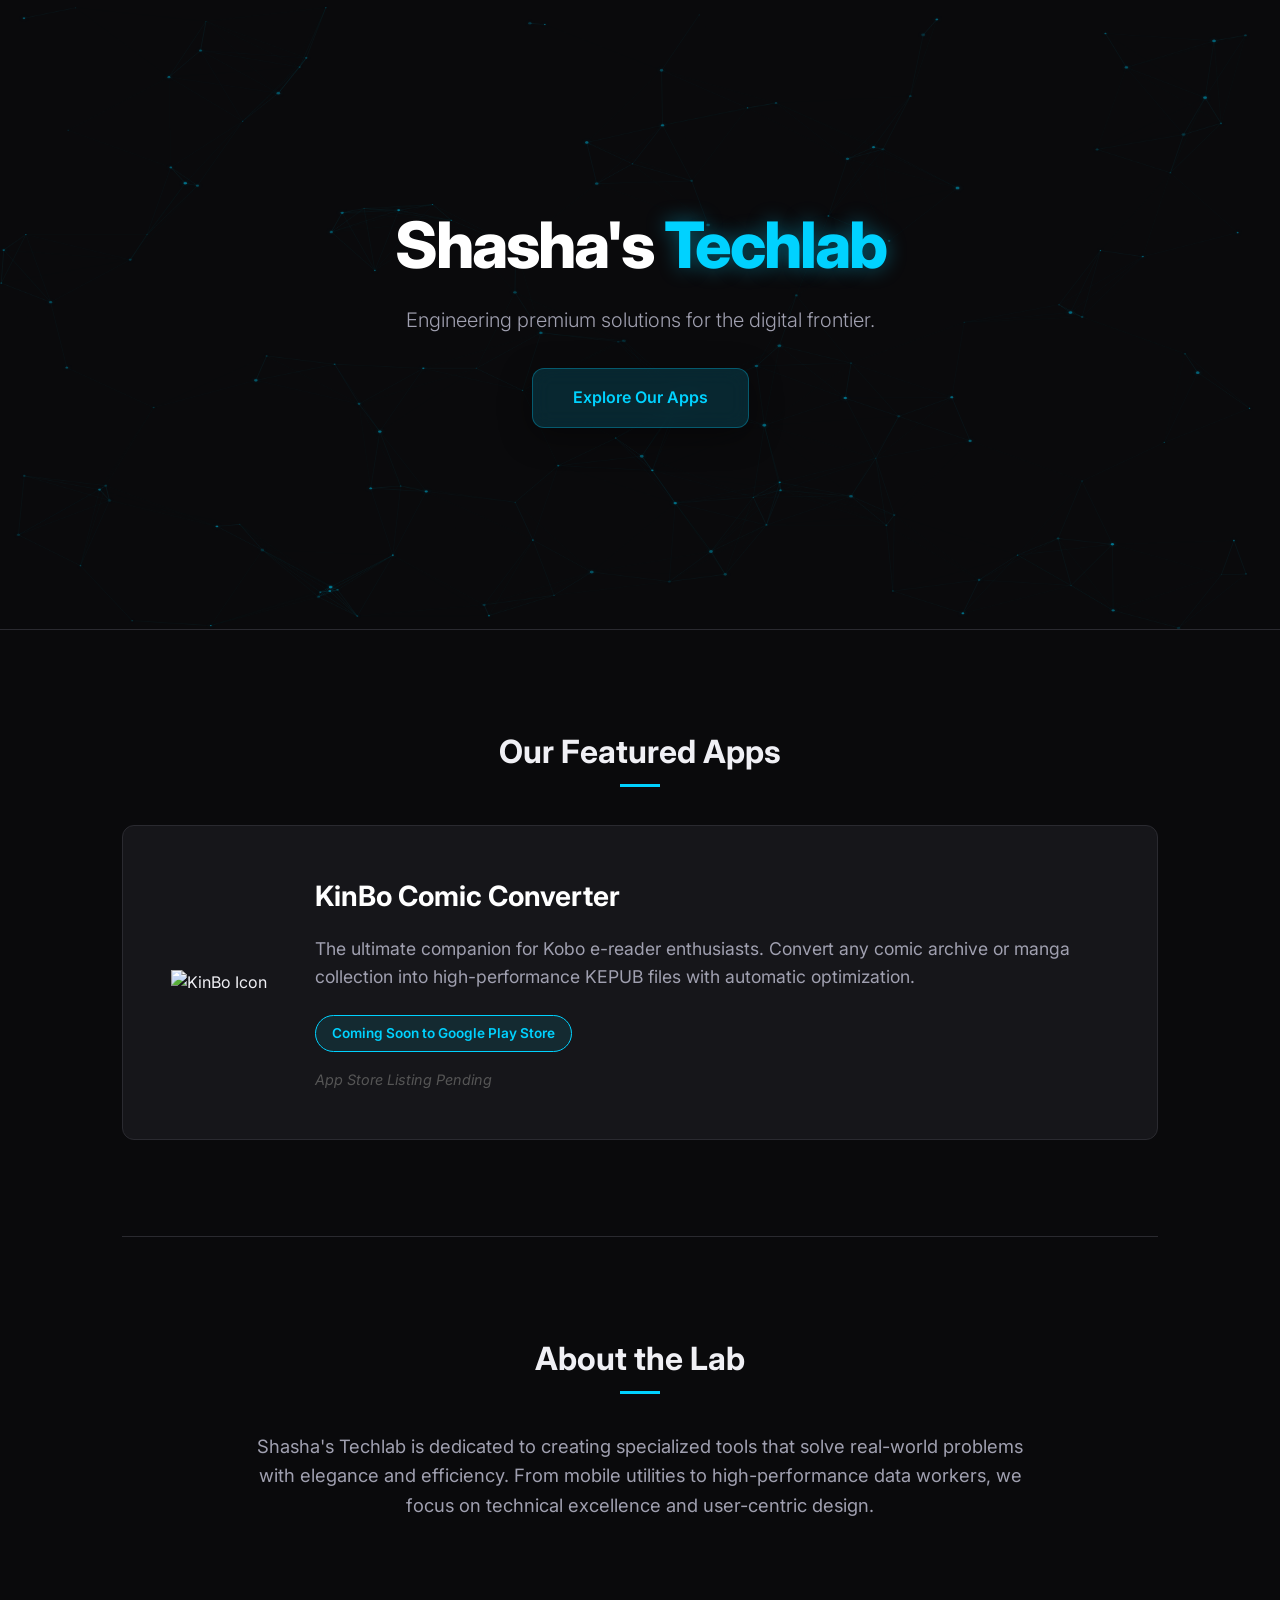
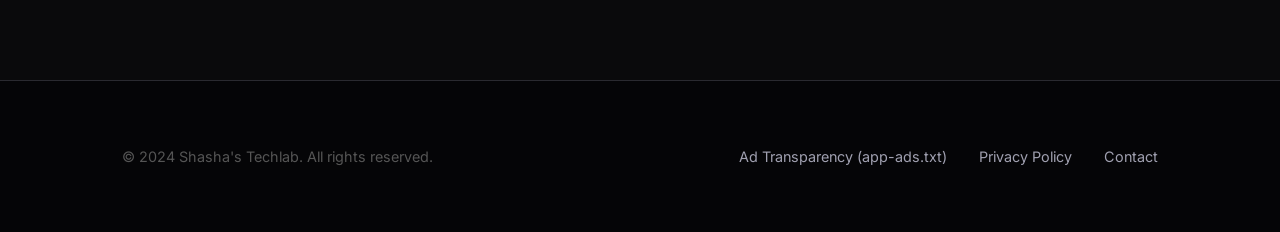
==== index.html @ b02d87a2 "Add files via upload Aesthetic overhaul." ====
<!DOCTYPE html>
<html lang="en">
<head>
    <meta charset="UTF-8">
    <meta name="viewport" content="width=device-width, initial-scale=1.0">
    <title>Shasha's Techlab | Premium Software & Tools</title>
    <link rel="stylesheet" href="style.css">
    <link rel="preconnect" href="https://fonts.googleapis.com">
    <link rel="preconnect" href="https://fonts.gstatic.com" crossorigin>
    <link href="https://fonts.googleapis.com/css2?family=Inter:wght@300;400;600;800&display=swap" rel="stylesheet">
</head>
<body>
    <header class="hero" id="hero-header">
        <canvas id="antigravity-bg"></canvas>
        <div class="content hero-content">
            <h1 class="logo-text">Shasha's <span>Techlab</span></h1>
            <p class="tagline">Engineering premium solutions for the digital frontier.</p>
            <div class="hero-cta">
                <a href="#apps" class="btn primary">Explore Our Apps</a>
            </div>
        </div>
    </header>

    <main class="content">
        <section id="apps" class="apps-section">
            <h2 class="section-title">Our Featured Apps</h2>
            <div class="app-card-container">
                <div class="app-card">
                    <div class="app-icon-wrapper">
                        <img src="https://img.icons8.com/wired/128/00d2ff/comic-book.png" alt="KinBo Icon">
                    </div>
                    <div class="app-details">
                        <h3>KinBo Comic Converter</h3>
                        <p>The ultimate companion for Kobo e-reader enthusiasts. Convert any comic archive or manga collection into high-performance KEPUB files with automatic optimization.</p>
                        <div class="app-status">Coming Soon to Google Play Store</div>
                        <div class="app-badges">
                            <!-- Placeholder for Play Store Badge -->
                            <div class="badge-placeholder">App Store Listing Pending</div>
                        </div>
                    </div>
                </div>
            </div>
        </section>

        <section id="about" class="about-section">
            <h2 class="section-title">About the Lab</h2>
            <p>Shasha's Techlab is dedicated to creating specialized tools that solve real-world problems with elegance and efficiency. From mobile utilities to high-performance data workers, we focus on technical excellence and user-centric design.</p>
        </section>
    </main>

    <footer class="site-footer">
        <div class="content footer-content">
            <div class="footer-left">
                <p>&copy; 2024 Shasha's Techlab. All rights reserved.</p>
            </div>
            <div class="footer-right">
                <nav class="footer-nav">
                    <a href="app-ads.txt">Ad Transparency (app-ads.txt)</a>
                    <a href="privacy.html">Privacy Policy</a>
                    <a href="mailto:shashatechlab@gmail.com">Contact</a>
                </nav>
            </div>
        </div>
    </footer>
    <script>
        const canvas = document.getElementById('antigravity-bg');
        const ctx = canvas.getContext('2d');
        let width, height, particles;
        const PARTICLE_COUNT = 150;
        const CONNECTION_DIST = 150;
        const MOUSE_DIST = 200;

        function init() {
            width = canvas.width = window.innerWidth;
            height = canvas.height = window.innerHeight;
            particles = [];
            for (let i = 0; i < PARTICLE_COUNT; i++) {
                particles.push(new Particle());
            }
        }

        class Particle {
            constructor() {
                this.reset();
            }

            reset() {
                this.x = Math.random() * width;
                this.y = Math.random() * height;
                this.vx = (Math.random() - 0.5) * 0.4;
                this.vy = (Math.random() - 0.5) * 0.4;
                this.size = Math.random() * 1.5 + 0.5;
                this.baseOpacity = Math.random() * 0.4 + 0.1;
                this.opacity = this.baseOpacity;
            }

            update(mouseX, mouseY) {
                this.x += this.vx;
                this.y += this.vy;

                // Bounce off edges
                if (this.x < 0 || this.x > width) this.vx *= -1;
                if (this.y < 0 || this.y > height) this.vy *= -1;

                // Mouse Interaction
                if (mouseX && mouseY) {
                    const dx = this.x - mouseX;
                    const dy = this.y - mouseY;
                    const dist = Math.sqrt(dx * dx + dy * dy);
                    
                    if (dist < MOUSE_DIST) {
                        // Gentle repulsion (Antigravity feel)
                        const force = (MOUSE_DIST - dist) / MOUSE_DIST;
                        this.vx += dx / 2000 * force;
                        this.vy += dy / 2000 * force;
                        this.opacity = Math.min(1, this.baseOpacity + force * 0.5);
                    } else {
                        this.opacity = this.baseOpacity;
                    }
                }
            }

            draw() {
                ctx.fillStyle = `rgba(0, 210, 255, ${this.opacity})`;
                ctx.shadowBlur = 5;
                ctx.shadowColor = 'rgba(0, 210, 255, 0.5)';
                ctx.beginPath();
                ctx.arc(this.x, this.y, this.size, 0, Math.PI * 2);
                ctx.fill();
                ctx.shadowBlur = 0;
            }
        }

        let mouseX = 0, mouseY = 0;
        window.addEventListener('mousemove', (e) => {
            mouseX = e.clientX;
            mouseY = e.clientY;
        });

        function drawLines() {
            for (let i = 0; i < particles.length; i++) {
                for (let j = i + 1; j < particles.length; j++) {
                    const p1 = particles[i];
                    const p2 = particles[j];
                    const dx = p1.x - p2.x;
                    const dy = p1.y - p2.y;
                    const dist = Math.sqrt(dx * dx + dy * dy);

                    if (dist < CONNECTION_DIST) {
                        const opacity = (1 - dist / CONNECTION_DIST) * 0.15;
                        ctx.strokeStyle = `rgba(0, 210, 255, ${opacity})`;
                        ctx.lineWidth = 0.5;
                        ctx.beginPath();
                        ctx.moveTo(p1.x, p1.y);
                        ctx.lineTo(p2.x, p2.y);
                        ctx.stroke();
                    }
                }

                // Connect to mouse
                if (mouseX && mouseY) {
                    const dx = particles[i].x - mouseX;
                    const dy = particles[i].y - mouseY;
                    const dist = Math.sqrt(dx * dx + dy * dy);
                    if (dist < MOUSE_DIST) {
                        const opacity = (1 - dist / MOUSE_DIST) * 0.3;
                        ctx.strokeStyle = `rgba(0, 210, 255, ${opacity})`;
                        ctx.beginPath();
                        ctx.moveTo(particles[i].x, particles[i].y);
                        ctx.lineTo(mouseX, mouseY);
                        ctx.stroke();
                    }
                }
            }
        }

        function animate() {
            ctx.clearRect(0, 0, width, height);
            ctx.fillStyle = '#0a0a0c'; // Solid dark bg
            ctx.fillRect(0,0, width, height);
            
            particles.forEach(p => {
                p.update(mouseX, mouseY);
                p.draw();
            });
            drawLines();
            requestAnimationFrame(animate);
        }

        window.addEventListener('resize', init);
        init();
        animate();
    </script>
</body>
</html>
---- style.css ----
:root {
    --bg-color: #0a0a0c;
    --surface-color: #16161a;
    --accent-color: #00d2ff;
    --accent-glow: rgba(0, 210, 255, 0.4);
    --text-primary: #f0f0f5;
    --text-secondary: #a0a0b0;
    --border-color: #2a2a30;
    --font-main: 'Inter', -apple-system, sans-serif;
}

* {
    margin: 0;
    padding: 0;
    box-sizing: border-box;
}

body {
    background-color: var(--bg-color);
    color: var(--text-primary);
    font-family: var(--font-main);
    line-height: 1.6;
    overflow-x: hidden;
}

.content {
    max-width: 1100px;
    margin: 0 auto;
    padding: 0 2rem;
}

/* Hero Section */
.hero {
    height: 70vh;
    position: relative;
    display: flex;
    align-items: center;
    justify-content: center;
    text-align: center;
    background-color: var(--bg-color);
    border-bottom: 1px solid var(--border-color);
    overflow: hidden;
}

#antigravity-bg {
    position: absolute;
    top: 0;
    left: 0;
    width: 100%;
    height: 100%;
    z-index: 1;
    pointer-events: none; /* Let clicks pass through */
}

.hero-content {
    position: relative;
    z-index: 2;
    animation: float 6s ease-in-out infinite;
}

@keyframes float {
    0%, 100% { transform: translateY(0); }
    50% { transform: translateY(-20px); }
}

.logo-text {
    font-size: 4rem;
    font-weight: 800;
    letter-spacing: -2px;
    margin-bottom: 0.5rem;
    color: #fff;
}

.logo-text span {
    color: var(--accent-color);
    text-shadow: 0 0 20px var(--accent-glow);
}

.tagline {
    font-size: 1.25rem;
    color: var(--text-secondary);
    max-width: 600px;
    margin: 0 auto 2rem auto;
    font-weight: 300;
}

/* Buttons */
.btn {
    display: inline-block;
    padding: 1rem 2.5rem;
    font-weight: 600;
    text-decoration: none;
    border-radius: 12px;
    transition: all 0.4s cubic-bezier(0.175, 0.885, 0.32, 1.275);
    border: 1px solid rgba(255, 255, 255, 0.1);
    backdrop-filter: blur(10px);
    -webkit-backdrop-filter: blur(10px);
    position: relative;
    overflow: hidden;
}

.btn.primary {
    background-color: rgba(0, 210, 255, 0.15);
    color: var(--accent-color);
    box-shadow: 0 8px 32px 0 rgba(0, 0, 0, 0.37);
    border: 1px solid rgba(0, 210, 255, 0.3);
}

.btn.primary:hover {
    transform: scale(1.05);
    background-color: rgba(0, 210, 255, 0.25);
    box-shadow: 0 0 20px var(--accent-glow);
    border-color: var(--accent-color);
}

/* Section Styling */
.section-title {
    font-size: 2rem;
    font-weight: 700;
    margin-bottom: 3rem;
    text-align: center;
    position: relative;
}

.section-title::after {
    content: '';
    position: absolute;
    bottom: -10px;
    left: 50%;
    transform: translateX(-50%);
    width: 40px;
    height: 3px;
    background-color: var(--accent-color);
}

.apps-section {
    padding: 6rem 0;
}

/* App Cards */
.app-card-container {
    display: grid;
    grid-template-columns: 1fr;
    gap: 2rem;
}

.app-card {
    background-color: var(--surface-color);
    border: 1px solid var(--border-color);
    border-radius: 12px;
    padding: 3rem;
    display: flex;
    gap: 3rem;
    align-items: center;
    transition: transform 0.3s ease;
}

.app-card:hover {
    border-color: var(--accent-color);
    transform: translateY(-5px);
}

.app-icon-wrapper {
    flex-shrink: 0;
}

.app-details h3 {
    font-size: 1.75rem;
    margin-bottom: 1rem;
    color: #fff;
}

.app-details p {
    color: var(--text-secondary);
    margin-bottom: 1.5rem;
    font-size: 1.1rem;
}

.app-status {
    display: inline-block;
    padding: 0.4rem 1rem;
    background-color: rgba(0, 210, 255, 0.1);
    color: var(--accent-color);
    border-radius: 20px;
    font-size: 0.85rem;
    font-weight: 600;
    border: 1px solid var(--accent-color);
    margin-bottom: 1rem;
}

.badge-placeholder {
    color: #555;
    font-style: italic;
    font-size: 0.9rem;
}

/* About Section */
.about-section {
    padding: 6rem 0;
    text-align: center;
    border-top: 1px solid var(--border-color);
}

.about-section p {
    max-width: 800px;
    margin: 0 auto;
    font-size: 1.15rem;
    color: var(--text-secondary);
}

/* Footer */
.site-footer {
    background-color: #050507;
    padding: 4rem 0;
    border-top: 1px solid var(--border-color);
    margin-top: 4rem;
    position: relative;
    z-index: 10; /* Far above the canvas */
}

.footer-content {
    display: flex;
    justify-content: space-between;
    align-items: center;
    flex-wrap: wrap;
    gap: 2rem;
}

.footer-left p {
    color: #555;
    font-size: 0.9rem;
}

.footer-nav {
    display: flex;
    gap: 2rem;
}

.footer-nav a {
    color: var(--text-secondary);
    text-decoration: none;
    font-size: 0.9rem;
    transition: color 0.2s;
}

.footer-nav a:hover {
    color: var(--accent-color);
}

@media (max-width: 768px) {
    .app-card {
        flex-direction: column;
        text-align: center;
        padding: 2rem;
    }
    .logo-text {
        font-size: 2.5rem;
    }
    .footer-content {
        justify-content: center;
        text-align: center;
    }
}
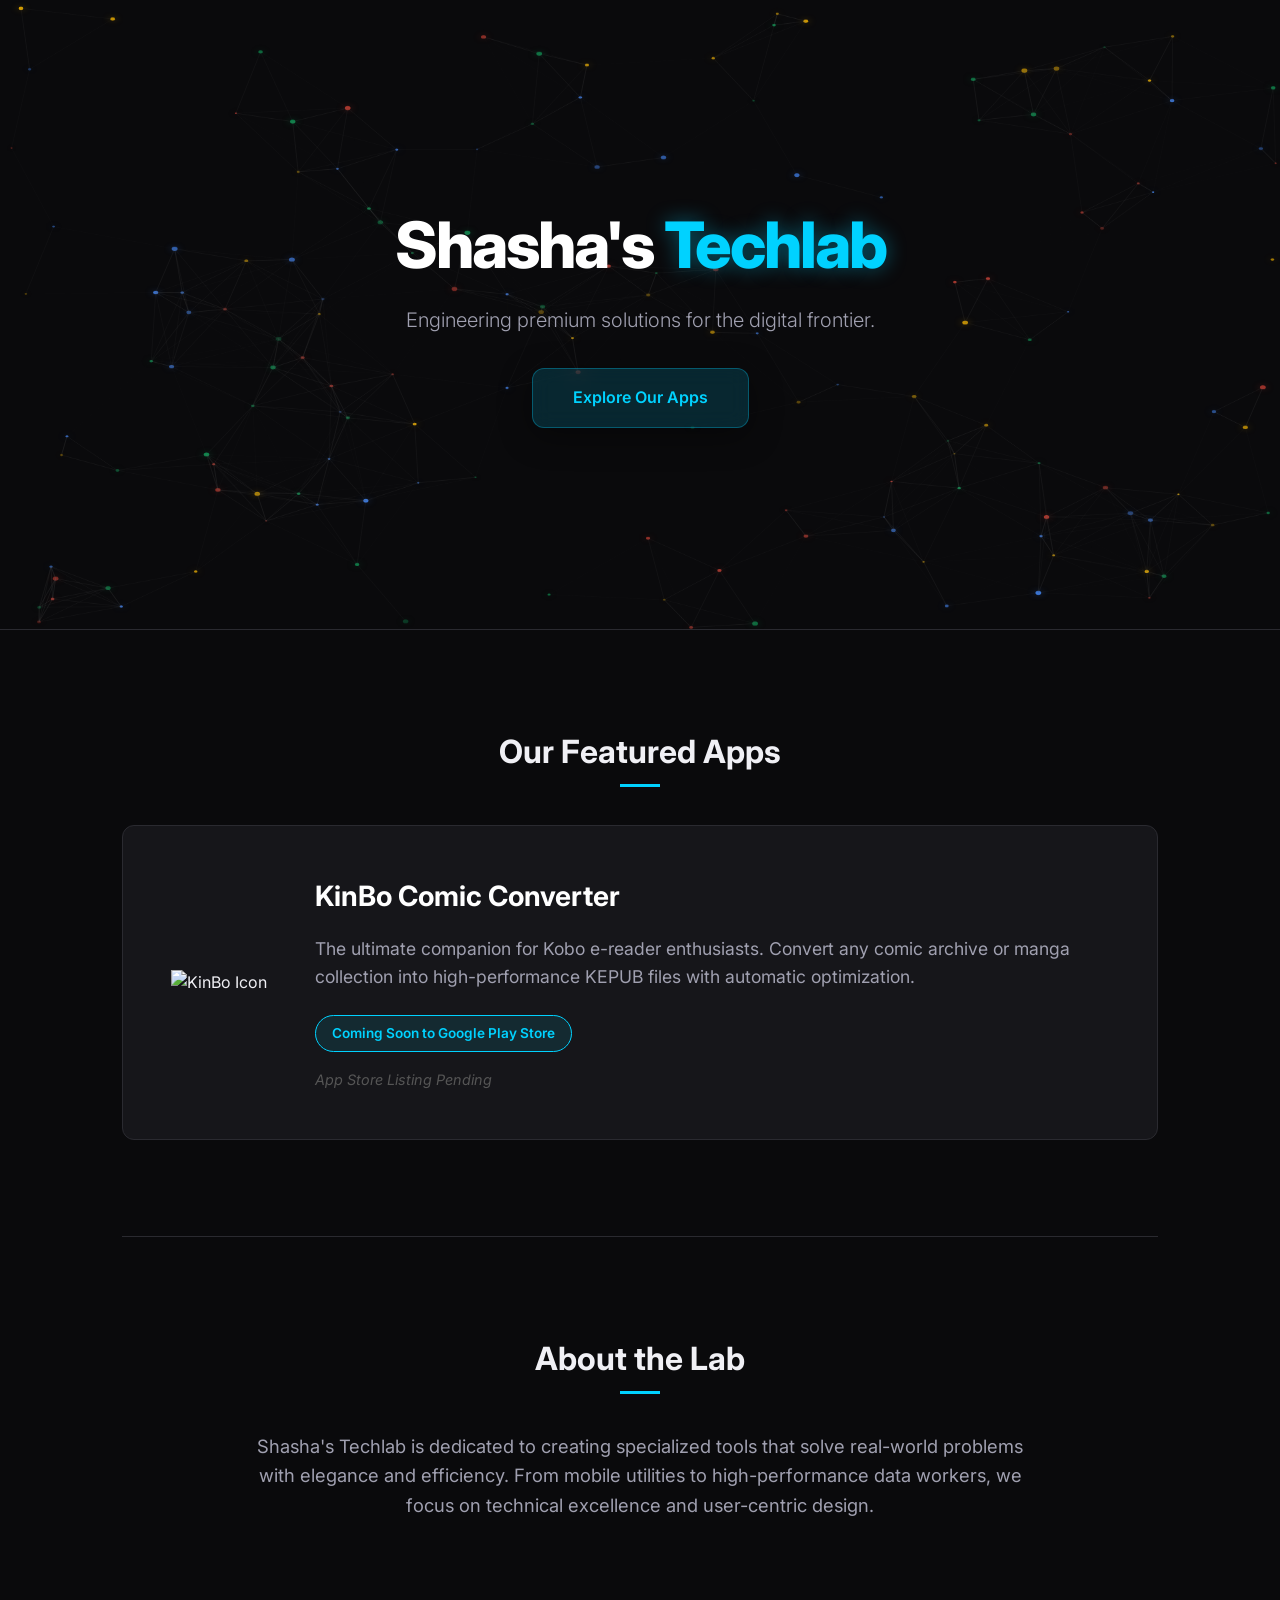
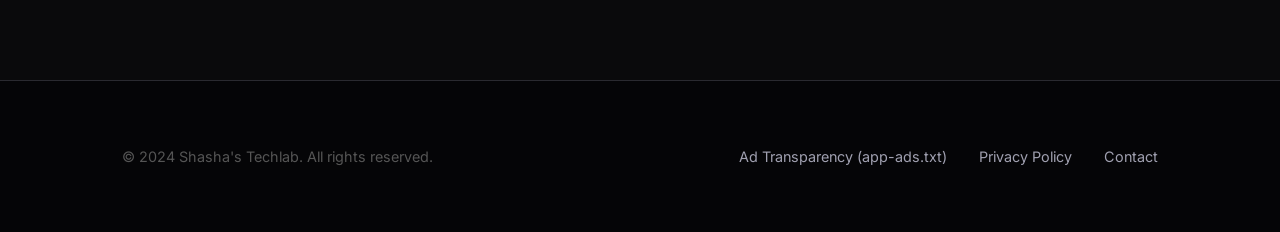
==== commit 5542eacf: "Add files via upload" ====
--- a/index.html
+++ b/index.html
@@ -89,9 +89,16 @@
                 this.y = Math.random() * height;
                 this.vx = (Math.random() - 0.5) * 0.4;
                 this.vy = (Math.random() - 0.5) * 0.4;
-                this.size = Math.random() * 1.5 + 0.5;
-                this.baseOpacity = Math.random() * 0.4 + 0.1;
+                this.size = Math.random() * 2 + 1;
+                this.baseOpacity = Math.random() * 0.6 + 0.3;
                 this.opacity = this.baseOpacity;
+                const colors = [
+                    'rgba(66, 133, 244,',   // Blue
+                    'rgba(219, 68, 55,',   // Red
+                    'rgba(244, 180, 0,',   // Yellow
+                    'rgba(15, 157, 88,'    // Green
+                ];
+                this.colorBase = colors[Math.floor(Math.random() * colors.length)];
             }
 
             update(mouseX, mouseY) {
@@ -121,9 +128,9 @@
             }
 
             draw() {
-                ctx.fillStyle = `rgba(0, 210, 255, ${this.opacity})`;
-                ctx.shadowBlur = 5;
-                ctx.shadowColor = 'rgba(0, 210, 255, 0.5)';
+                ctx.fillStyle = `${this.colorBase}${this.opacity})`;
+                ctx.shadowBlur = 8;
+                ctx.shadowColor = `${this.colorBase}0.5)`;
                 ctx.beginPath();
                 ctx.arc(this.x, this.y, this.size, 0, Math.PI * 2);
                 ctx.fill();
@@ -147,9 +154,9 @@
                     const dist = Math.sqrt(dx * dx + dy * dy);
 
                     if (dist < CONNECTION_DIST) {
-                        const opacity = (1 - dist / CONNECTION_DIST) * 0.15;
-                        ctx.strokeStyle = `rgba(0, 210, 255, ${opacity})`;
-                        ctx.lineWidth = 0.5;
+                        const opacity = (1 - dist / CONNECTION_DIST) * 0.3;
+                        ctx.strokeStyle = `rgba(100, 100, 100, ${opacity})`;
+                        ctx.lineWidth = 0.8;
                         ctx.beginPath();
                         ctx.moveTo(p1.x, p1.y);
                         ctx.lineTo(p2.x, p2.y);
@@ -163,8 +170,8 @@
                     const dy = particles[i].y - mouseY;
                     const dist = Math.sqrt(dx * dx + dy * dy);
                     if (dist < MOUSE_DIST) {
-                        const opacity = (1 - dist / MOUSE_DIST) * 0.3;
-                        ctx.strokeStyle = `rgba(0, 210, 255, ${opacity})`;
+                        const opacity = (1 - dist / MOUSE_DIST) * 0.5;
+                        ctx.strokeStyle = `rgba(255, 255, 255, ${opacity})`;
                         ctx.beginPath();
                         ctx.moveTo(particles[i].x, particles[i].y);
                         ctx.lineTo(mouseX, mouseY);
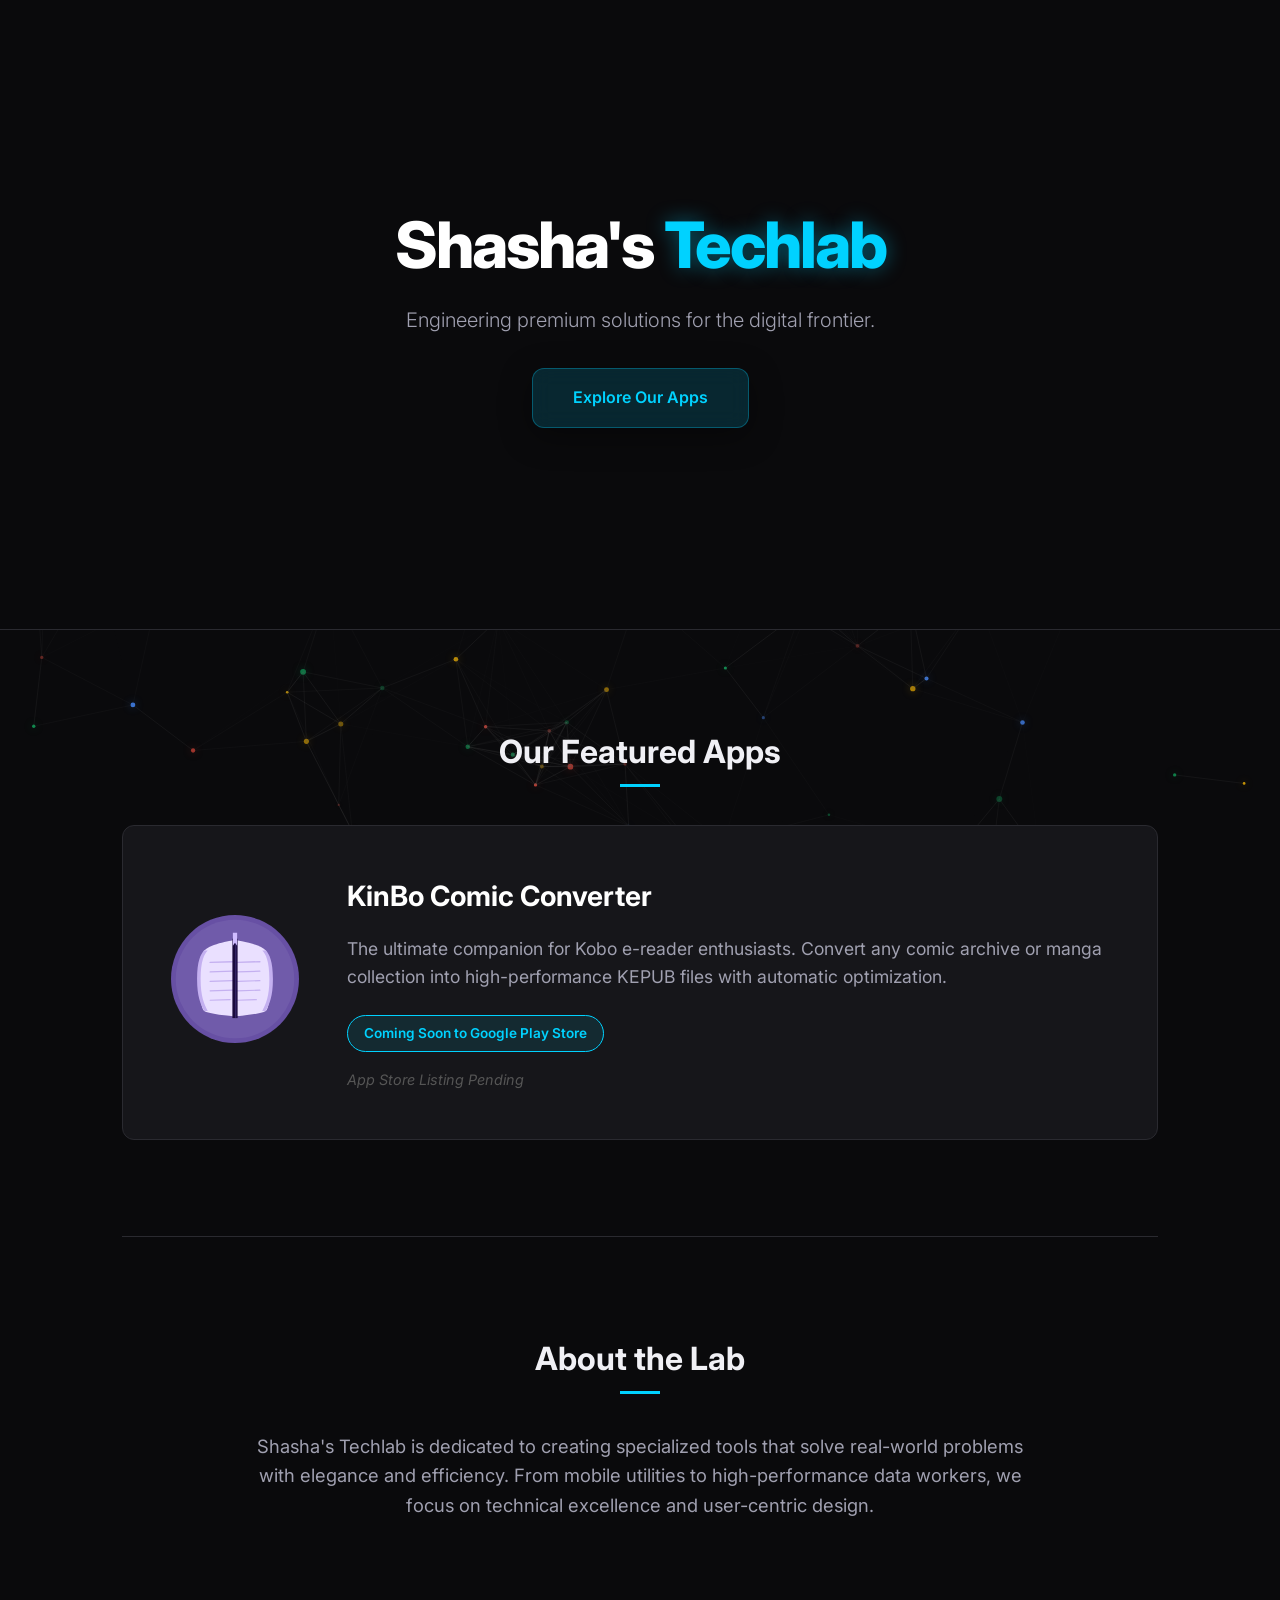
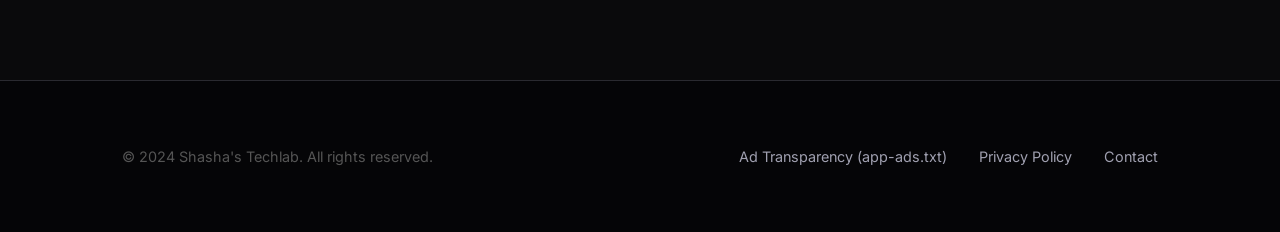
==== commit dba8a0c2: "Add files via upload" ====
--- a/index.html
+++ b/index.html
@@ -10,8 +10,8 @@
     <link href="https://fonts.googleapis.com/css2?family=Inter:wght@300;400;600;800&display=swap" rel="stylesheet">
 </head>
 <body>
+    <canvas id="antigravity-bg"></canvas>
     <header class="hero" id="hero-header">
-        <canvas id="antigravity-bg"></canvas>
         <div class="content hero-content">
             <h1 class="logo-text">Shasha's <span>Techlab</span></h1>
             <p class="tagline">Engineering premium solutions for the digital frontier.</p>
@@ -27,7 +27,7 @@
             <div class="app-card-container">
                 <div class="app-card">
                     <div class="app-icon-wrapper">
-                        <img src="https://img.icons8.com/wired/128/00d2ff/comic-book.png" alt="KinBo Icon">
+                        <img src="app-icon.svg" alt="KinBo Icon">
                     </div>
                     <div class="app-details">
                         <h3>KinBo Comic Converter</h3>
@@ -62,141 +62,6 @@
             </div>
         </div>
     </footer>
-    <script>
-        const canvas = document.getElementById('antigravity-bg');
-        const ctx = canvas.getContext('2d');
-        let width, height, particles;
-        const PARTICLE_COUNT = 150;
-        const CONNECTION_DIST = 150;
-        const MOUSE_DIST = 200;
-
-        function init() {
-            width = canvas.width = window.innerWidth;
-            height = canvas.height = window.innerHeight;
-            particles = [];
-            for (let i = 0; i < PARTICLE_COUNT; i++) {
-                particles.push(new Particle());
-            }
-        }
-
-        class Particle {
-            constructor() {
-                this.reset();
-            }
-
-            reset() {
-                this.x = Math.random() * width;
-                this.y = Math.random() * height;
-                this.vx = (Math.random() - 0.5) * 0.4;
-                this.vy = (Math.random() - 0.5) * 0.4;
-                this.size = Math.random() * 2 + 1;
-                this.baseOpacity = Math.random() * 0.6 + 0.3;
-                this.opacity = this.baseOpacity;
-                const colors = [
-                    'rgba(66, 133, 244,',   // Blue
-                    'rgba(219, 68, 55,',   // Red
-                    'rgba(244, 180, 0,',   // Yellow
-                    'rgba(15, 157, 88,'    // Green
-                ];
-                this.colorBase = colors[Math.floor(Math.random() * colors.length)];
-            }
-
-            update(mouseX, mouseY) {
-                this.x += this.vx;
-                this.y += this.vy;
-
-                // Bounce off edges
-                if (this.x < 0 || this.x > width) this.vx *= -1;
-                if (this.y < 0 || this.y > height) this.vy *= -1;
-
-                // Mouse Interaction
-                if (mouseX && mouseY) {
-                    const dx = this.x - mouseX;
-                    const dy = this.y - mouseY;
-                    const dist = Math.sqrt(dx * dx + dy * dy);
-                    
-                    if (dist < MOUSE_DIST) {
-                        // Gentle repulsion (Antigravity feel)
-                        const force = (MOUSE_DIST - dist) / MOUSE_DIST;
-                        this.vx += dx / 2000 * force;
-                        this.vy += dy / 2000 * force;
-                        this.opacity = Math.min(1, this.baseOpacity + force * 0.5);
-                    } else {
-                        this.opacity = this.baseOpacity;
-                    }
-                }
-            }
-
-            draw() {
-                ctx.fillStyle = `${this.colorBase}${this.opacity})`;
-                ctx.shadowBlur = 8;
-                ctx.shadowColor = `${this.colorBase}0.5)`;
-                ctx.beginPath();
-                ctx.arc(this.x, this.y, this.size, 0, Math.PI * 2);
-                ctx.fill();
-                ctx.shadowBlur = 0;
-            }
-        }
-
-        let mouseX = 0, mouseY = 0;
-        window.addEventListener('mousemove', (e) => {
-            mouseX = e.clientX;
-            mouseY = e.clientY;
-        });
-
-        function drawLines() {
-            for (let i = 0; i < particles.length; i++) {
-                for (let j = i + 1; j < particles.length; j++) {
-                    const p1 = particles[i];
-                    const p2 = particles[j];
-                    const dx = p1.x - p2.x;
-                    const dy = p1.y - p2.y;
-                    const dist = Math.sqrt(dx * dx + dy * dy);
-
-                    if (dist < CONNECTION_DIST) {
-                        const opacity = (1 - dist / CONNECTION_DIST) * 0.3;
-                        ctx.strokeStyle = `rgba(100, 100, 100, ${opacity})`;
-                        ctx.lineWidth = 0.8;
-                        ctx.beginPath();
-                        ctx.moveTo(p1.x, p1.y);
-                        ctx.lineTo(p2.x, p2.y);
-                        ctx.stroke();
-                    }
-                }
-
-                // Connect to mouse
-                if (mouseX && mouseY) {
-                    const dx = particles[i].x - mouseX;
-                    const dy = particles[i].y - mouseY;
-                    const dist = Math.sqrt(dx * dx + dy * dy);
-                    if (dist < MOUSE_DIST) {
-                        const opacity = (1 - dist / MOUSE_DIST) * 0.5;
-                        ctx.strokeStyle = `rgba(255, 255, 255, ${opacity})`;
-                        ctx.beginPath();
-                        ctx.moveTo(particles[i].x, particles[i].y);
-                        ctx.lineTo(mouseX, mouseY);
-                        ctx.stroke();
-                    }
-                }
-            }
-        }
-
-        function animate() {
-            ctx.clearRect(0, 0, width, height);
-            ctx.fillStyle = '#0a0a0c'; // Solid dark bg
-            ctx.fillRect(0,0, width, height);
-            
-            particles.forEach(p => {
-                p.update(mouseX, mouseY);
-                p.draw();
-            });
-            drawLines();
-            requestAnimationFrame(animate);
-        }
-
-        window.addEventListener('resize', init);
-        init();
-        animate();
-    </script>
+    <script src="particles.js"></script>
 </body>
 </html>
--- a/style.css
+++ b/style.css
@@ -43,13 +43,13 @@
 }
 
 #antigravity-bg {
-    position: absolute;
+    position: fixed; /* Global background */
     top: 0;
     left: 0;
-    width: 100%;
-    height: 100%;
-    z-index: 1;
-    pointer-events: none; /* Let clicks pass through */
+    width: 100vw;
+    height: 100vh;
+    z-index: -1; /* Always behind everything */
+    pointer-events: none;
 }
 
 .hero-content {
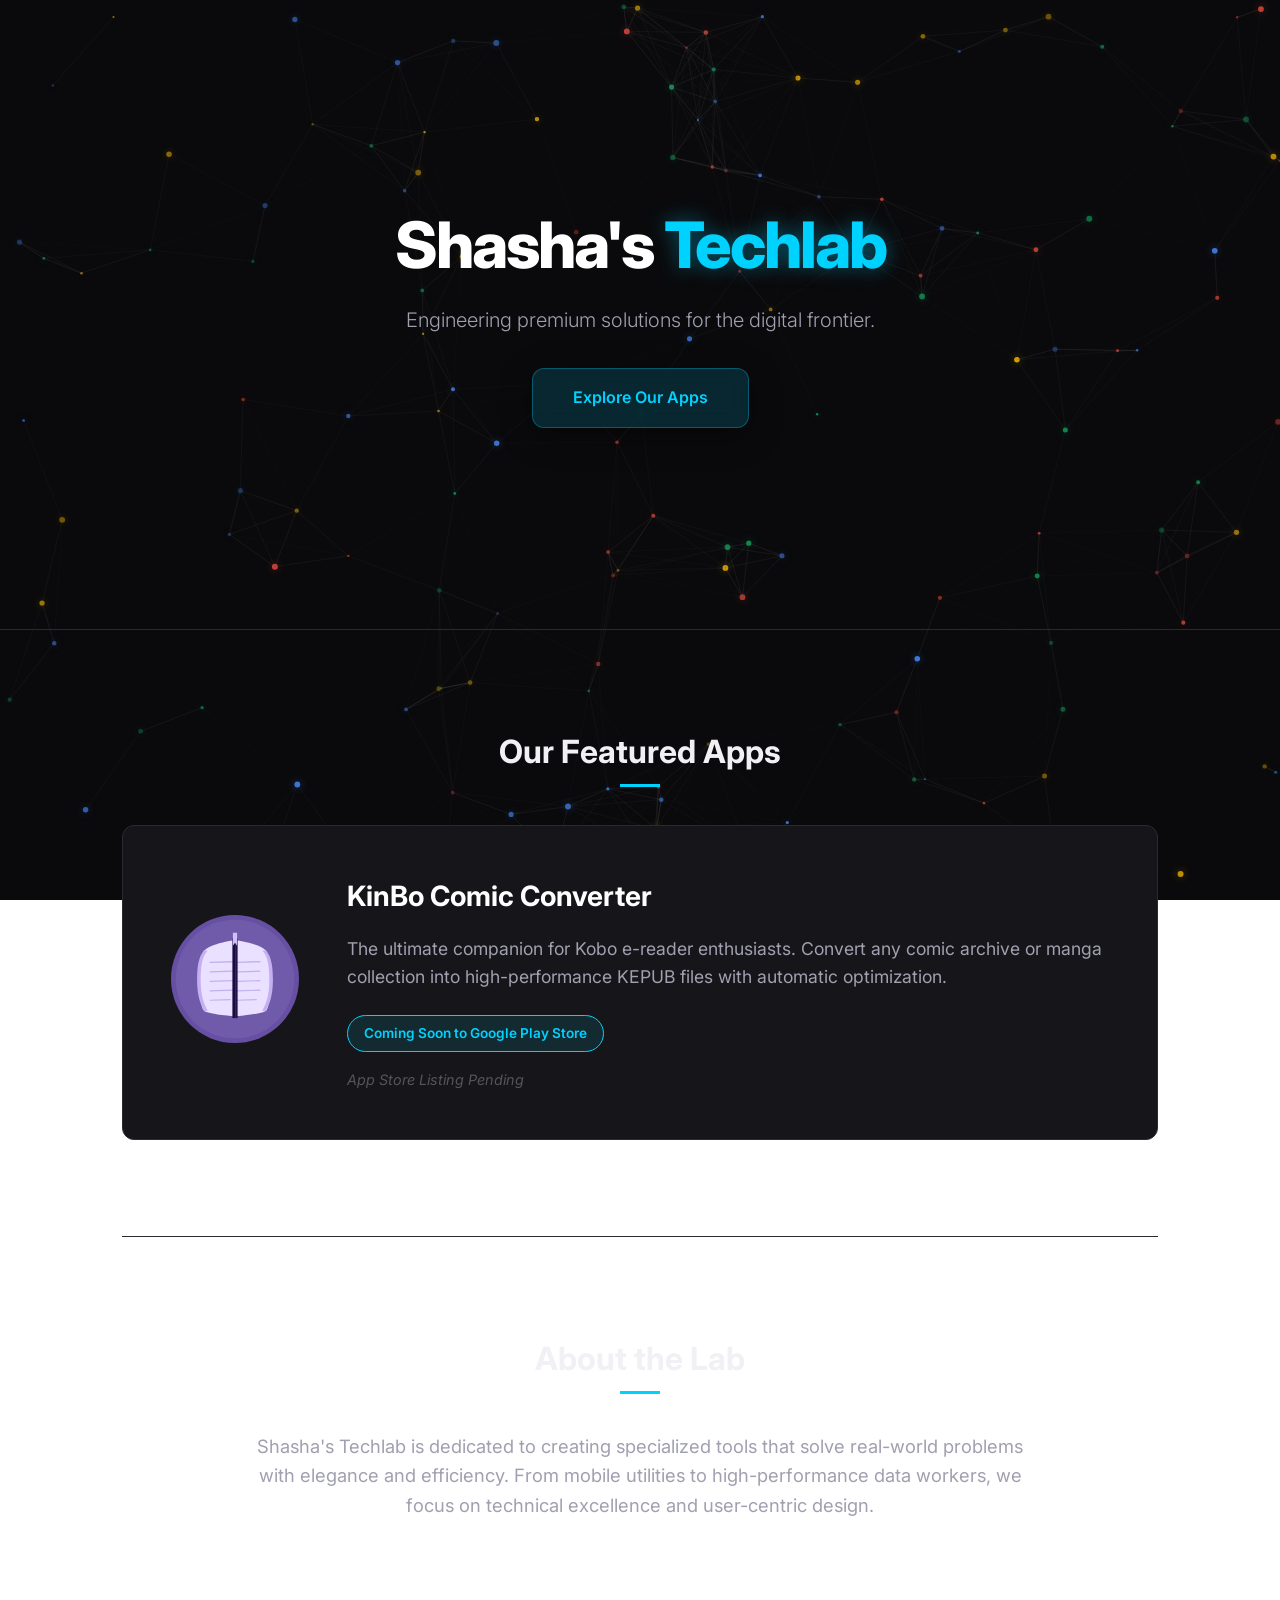
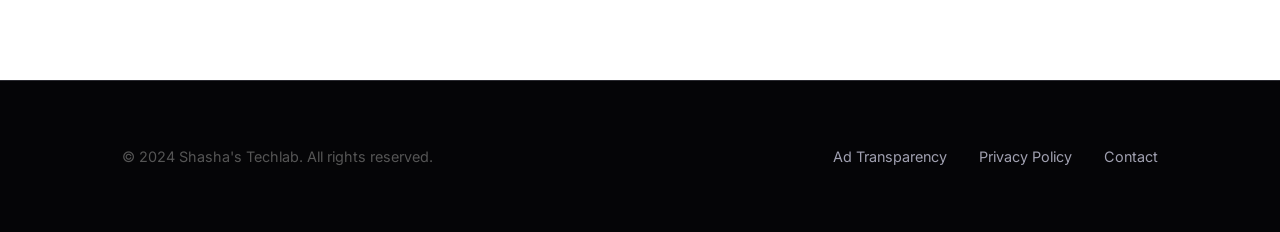
==== commit c1b41cba: "Update index.html" ====
--- a/index.html
+++ b/index.html
@@ -55,9 +55,9 @@
             </div>
             <div class="footer-right">
                 <nav class="footer-nav">
-                    <a href="app-ads.txt">Ad Transparency (app-ads.txt)</a>
+                    <a href="app-ads.txt">Ad Transparency</a>
                     <a href="privacy.html">Privacy Policy</a>
-                    <a href="mailto:shashatechlab@gmail.com">Contact</a>
+                    <a href="mailto:shashank2171@gmail.com">Contact</a>
                 </nav>
             </div>
         </div>
--- a/style.css
+++ b/style.css
@@ -16,7 +16,7 @@
 }
 
 body {
-    background-color: var(--bg-color);
+    background-color: transparent; /* Let canvas show through from behind */
     color: var(--text-primary);
     font-family: var(--font-main);
     line-height: 1.6;
@@ -37,7 +37,7 @@
     align-items: center;
     justify-content: center;
     text-align: center;
-    background-color: var(--bg-color);
+    background-color: transparent;
     border-bottom: 1px solid var(--border-color);
     overflow: hidden;
 }
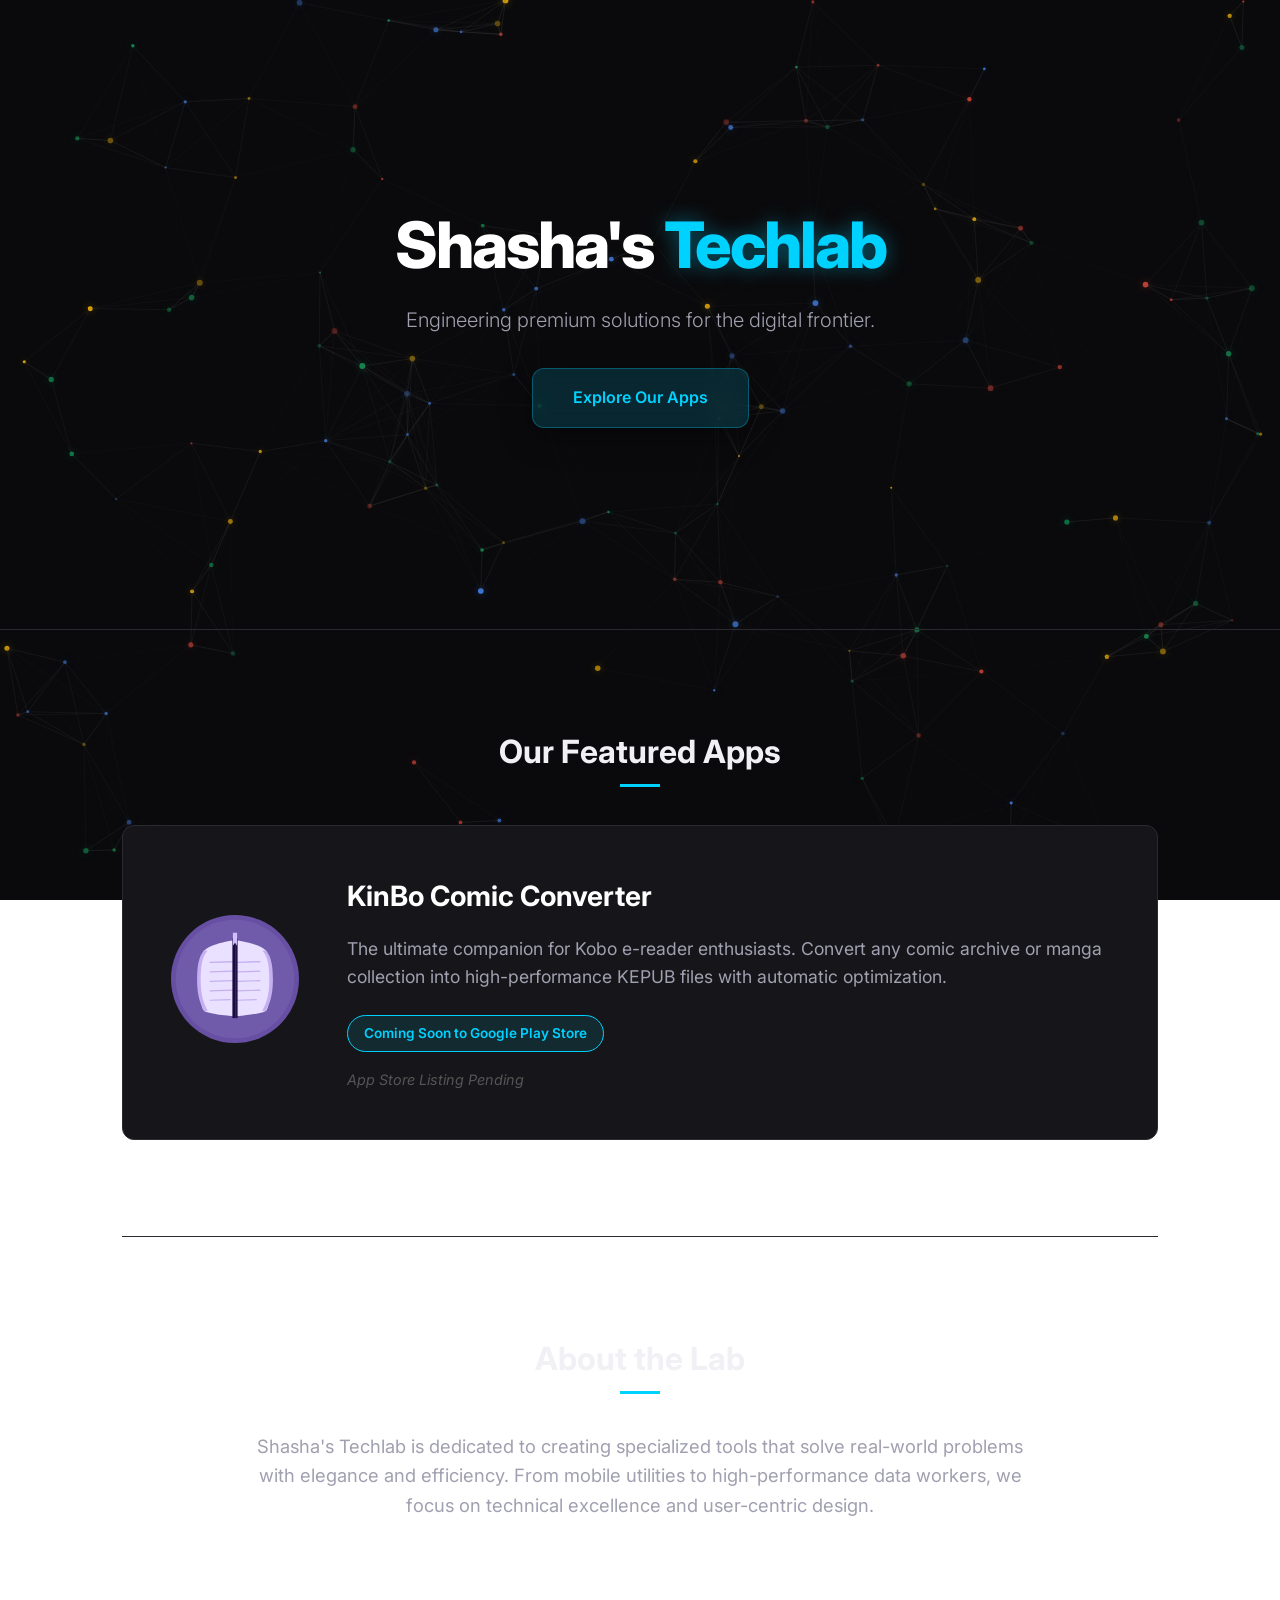
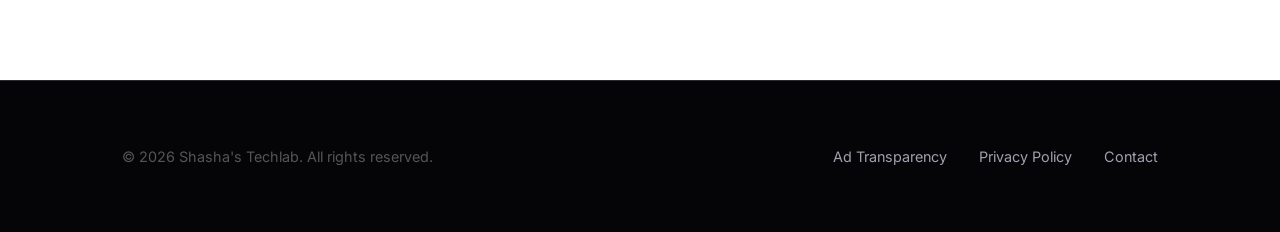
==== commit ba7e602a: "Update index.html" ====
--- a/index.html
+++ b/index.html
@@ -51,7 +51,7 @@
     <footer class="site-footer">
         <div class="content footer-content">
             <div class="footer-left">
-                <p>&copy; 2024 Shasha's Techlab. All rights reserved.</p>
+                <p>&copy; 2026 Shasha's Techlab. All rights reserved.</p>
             </div>
             <div class="footer-right">
                 <nav class="footer-nav">
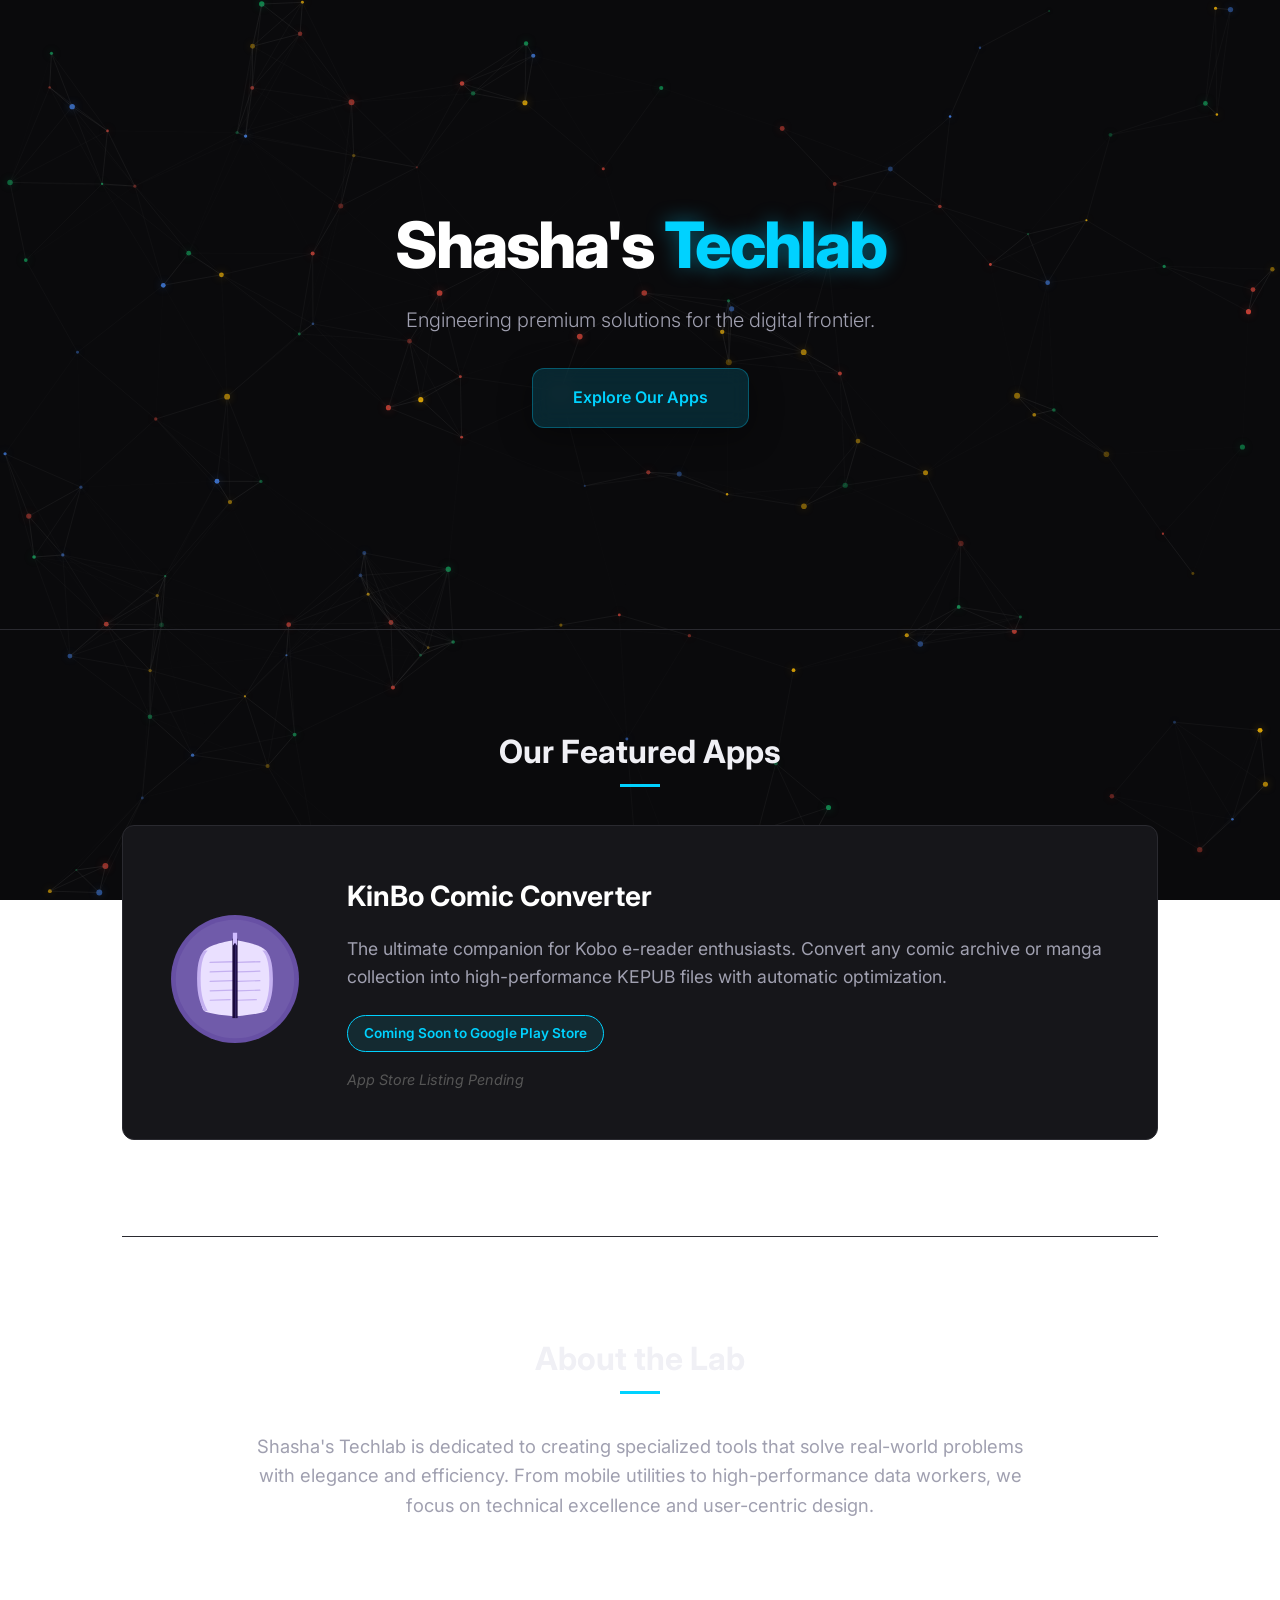
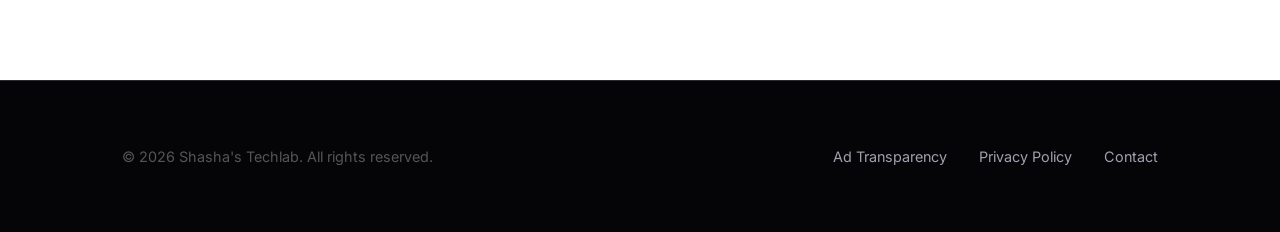
==== commit 62ad35e3: "Update index.html" ====
--- a/index.html
+++ b/index.html
@@ -57,7 +57,7 @@
                 <nav class="footer-nav">
                     <a href="app-ads.txt">Ad Transparency</a>
                     <a href="privacy.html">Privacy Policy</a>
-                    <a href="mailto:shashank2171@gmail.com">Contact</a>
+                    <a href="mailto:crazzayclips@gmail.com">Contact</a>
                 </nav>
             </div>
         </div>
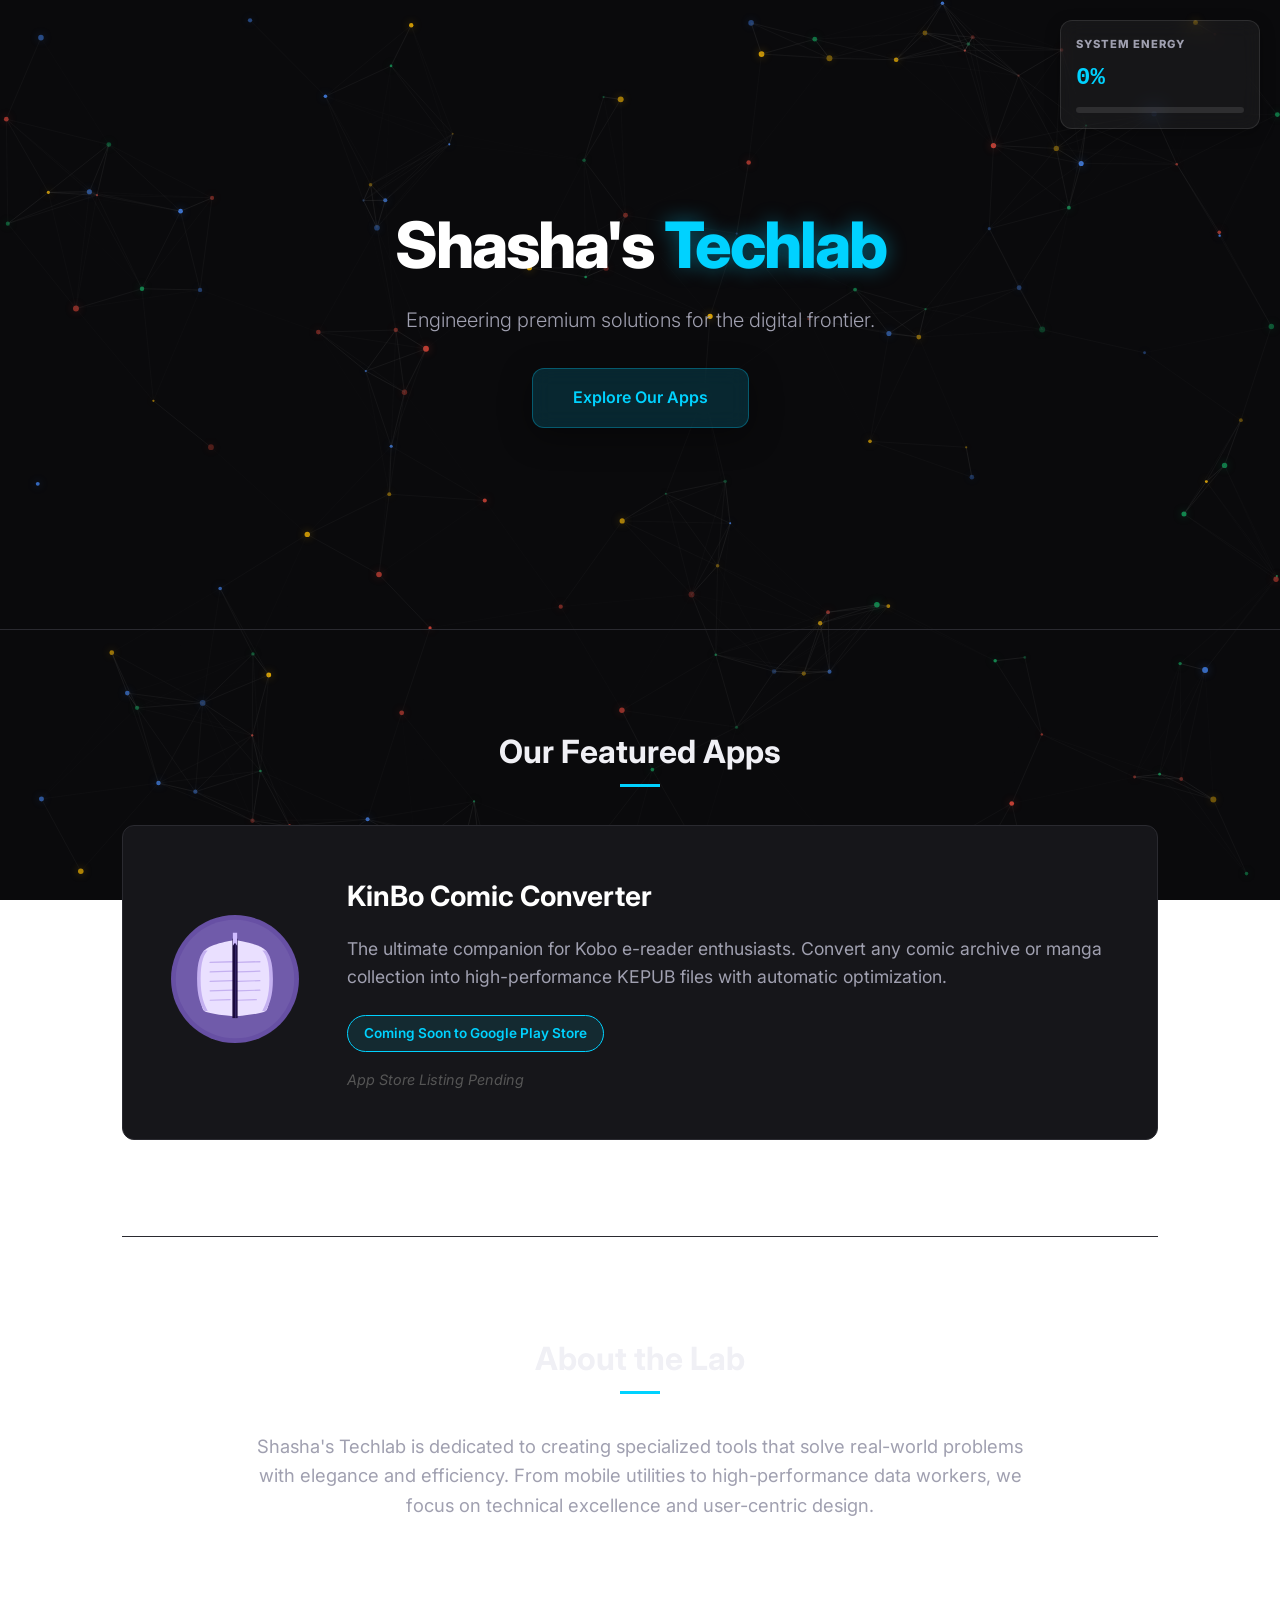
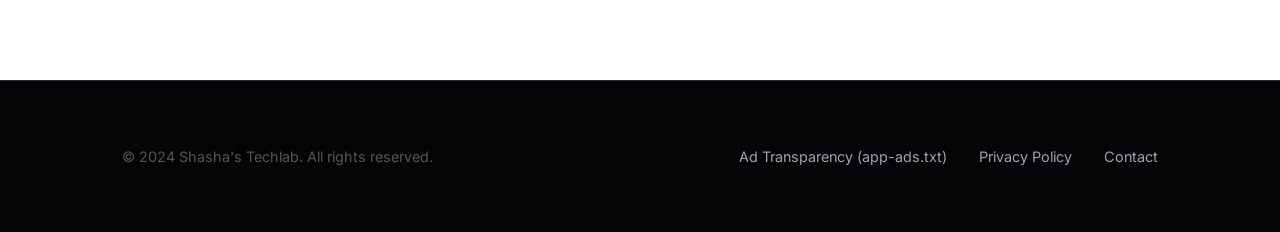
==== commit 76f74507: "Add files via upload" ====
--- a/index.html
+++ b/index.html
@@ -11,6 +11,13 @@
 </head>
 <body>
     <canvas id="antigravity-bg"></canvas>
+    <div id="energy-container">
+        <div class="energy-label">SYSTEM ENERGY</div>
+        <div class="energy-value" id="energy-value">0%</div>
+        <div class="energy-bar-bg">
+            <div class="energy-bar-fill" id="energy-bar"></div>
+        </div>
+    </div>
     <header class="hero" id="hero-header">
         <div class="content hero-content">
             <h1 class="logo-text">Shasha's <span>Techlab</span></h1>
@@ -51,13 +58,13 @@
     <footer class="site-footer">
         <div class="content footer-content">
             <div class="footer-left">
-                <p>&copy; 2026 Shasha's Techlab. All rights reserved.</p>
+                <p>&copy; 2024 Shasha's Techlab. All rights reserved.</p>
             </div>
             <div class="footer-right">
                 <nav class="footer-nav">
-                    <a href="app-ads.txt">Ad Transparency</a>
+                    <a href="app-ads.txt">Ad Transparency (app-ads.txt)</a>
                     <a href="privacy.html">Privacy Policy</a>
-                    <a href="mailto:crazzayclips@gmail.com">Contact</a>
+                    <a href="mailto:shashatechlab@gmail.com">Contact</a>
                 </nav>
             </div>
         </div>
--- a/style.css
+++ b/style.css
@@ -247,17 +247,91 @@
     color: var(--accent-color);
 }
 
+/* Energy Counter UI */
+#energy-container {
+    position: fixed;
+    top: 20px;
+    right: 20px;
+    background: rgba(255, 255, 255, 0.05);
+    backdrop-filter: blur(10px);
+    -webkit-backdrop-filter: blur(10px);
+    border: 1px solid rgba(255, 255, 255, 0.1);
+    border-radius: 12px;
+    padding: 15px;
+    width: 200px;
+    z-index: 1000;
+    transition: all 0.3s ease;
+    box-shadow: 0 4px 15px rgba(0, 0, 0, 0.3);
+}
+
+.energy-label {
+    font-size: 0.7rem;
+    font-weight: 800;
+    letter-spacing: 1px;
+    color: var(--text-secondary);
+    margin-bottom: 5px;
+}
+
+.energy-value {
+    font-size: 1.5rem;
+    font-weight: 800;
+    color: var(--accent-color);
+    margin-bottom: 10px;
+    font-family: monospace;
+}
+
+.energy-bar-bg {
+    width: 100%;
+    height: 6px;
+    background: rgba(255, 255, 255, 0.1);
+    border-radius: 3px;
+    overflow: hidden;
+}
+
+.energy-bar-fill {
+    width: 0%;
+    height: 100%;
+    background: var(--accent-color);
+    box-shadow: 0 0 10px var(--accent-glow);
+    transition: width 0.1s linear, background 0.3s ease;
+}
+
+/* Energy States */
+.energy-warning .energy-value,
+.energy-warning .energy-bar-fill {
+    color: #ff9800;
+    background: #ff9800;
+    box-shadow: 0 0 15px rgba(255, 152, 0, 0.6);
+}
+
+.energy-critical {
+    border-color: #ff3d00 !important;
+    animation: vibrate 0.1s linear infinite;
+}
+
+.energy-critical .energy-value,
+.energy-critical .energy-bar-fill {
+    color: #ff3d00;
+    background: #ff3d00;
+    box-shadow: 0 0 25px rgba(255, 61, 0, 0.8);
+}
+
+@keyframes vibrate {
+    0% { transform: translate(0, 0); }
+    25% { transform: translate(-2px, 2px); }
+    50% { transform: translate(2px, -2px); }
+    75% { transform: translate(-2px, -2px); }
+    100% { transform: translate(2px, 2px); }
+}
+
 @media (max-width: 768px) {
-    .app-card {
-        flex-direction: column;
-        text-align: center;
-        padding: 2rem;
+    #energy-container {
+        width: 150px;
+        top: 10px;
+        right: 10px;
+        padding: 10px;
     }
-    .logo-text {
-        font-size: 2.5rem;
+    .energy-value {
+        font-size: 1.2rem;
     }
-    .footer-content {
-        justify-content: center;
-        text-align: center;
-    }
-}
+}
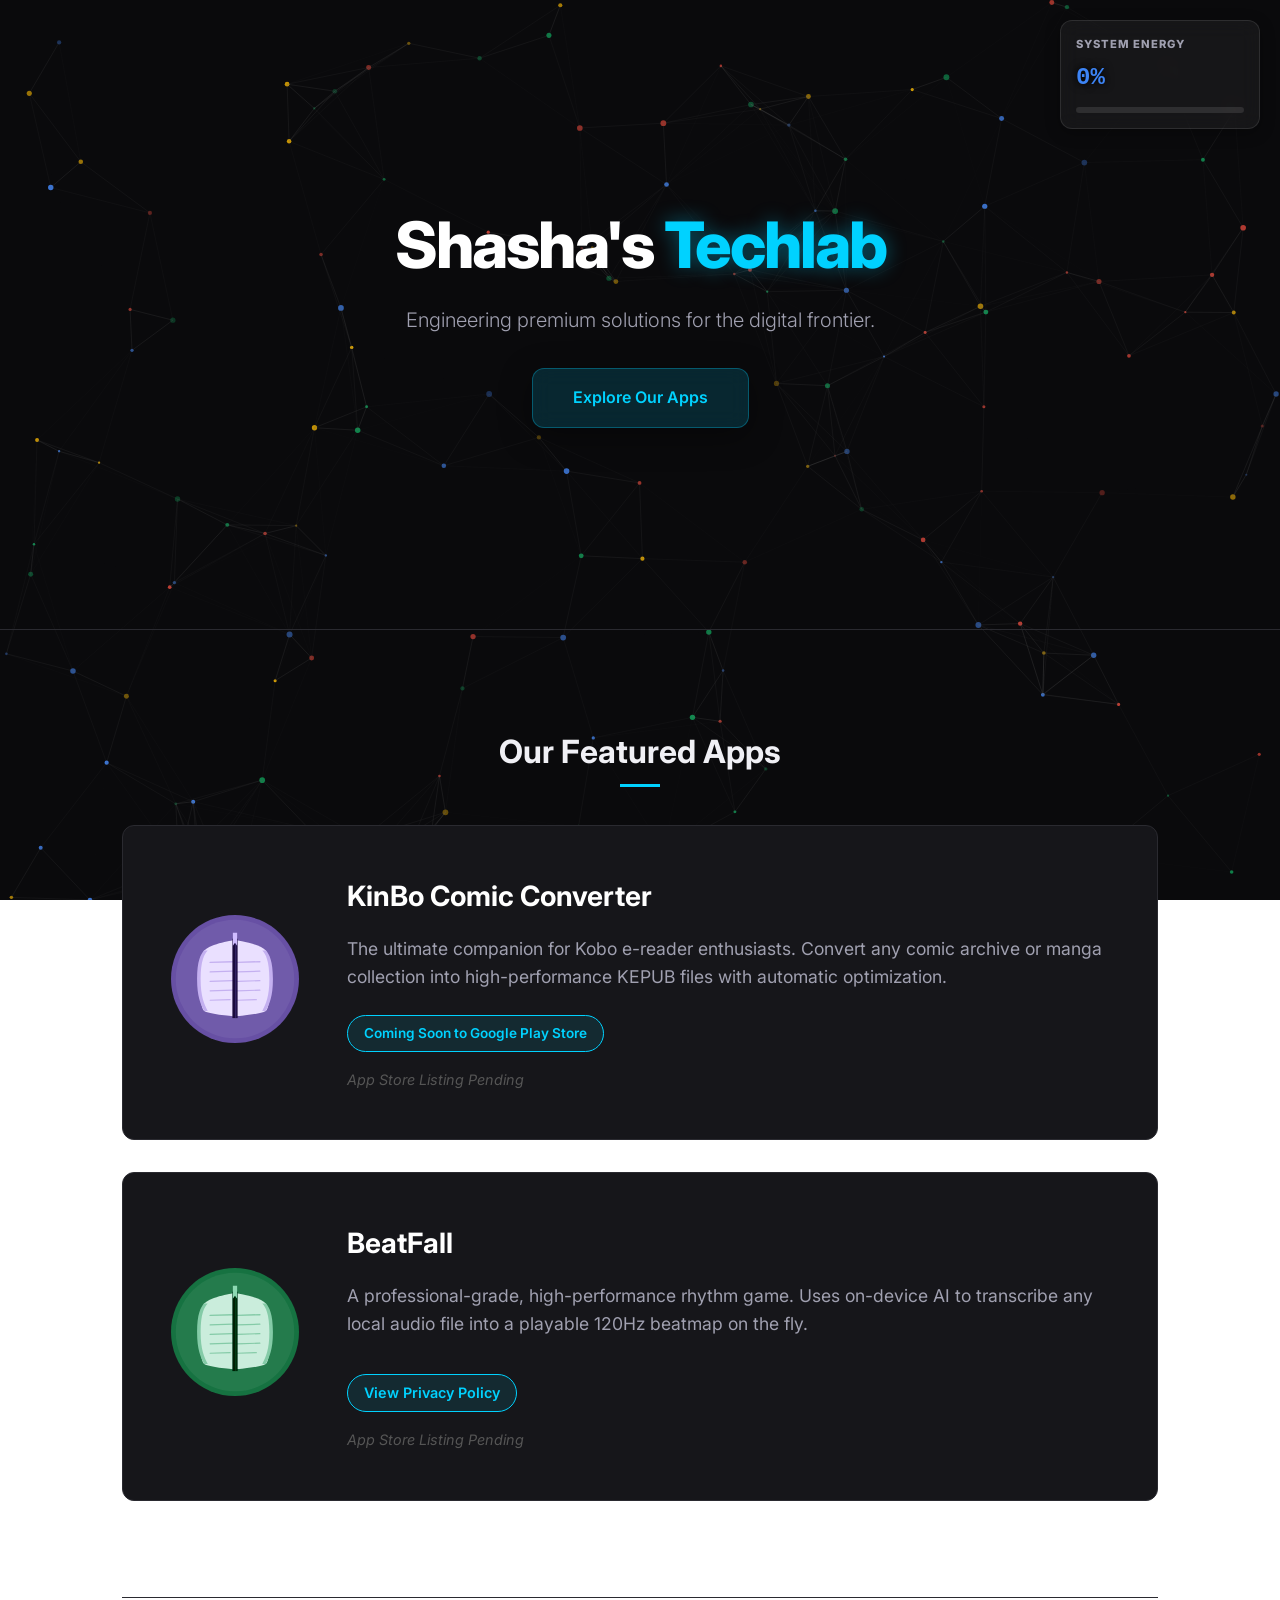
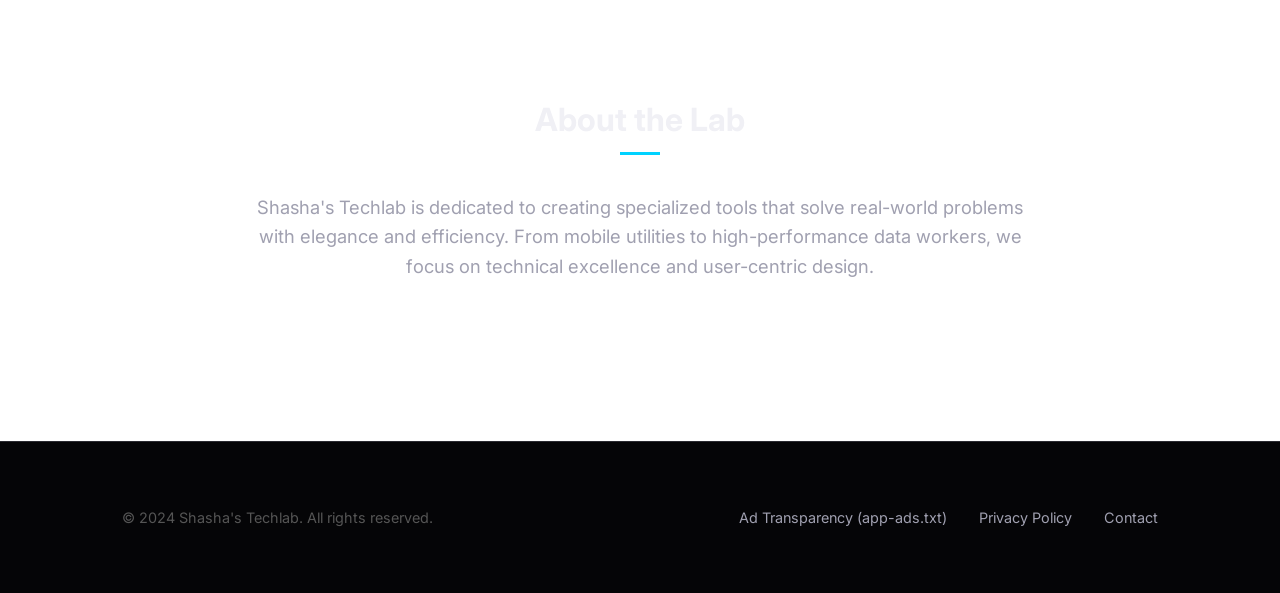
==== commit fb793493: "Add files via upload" ====
--- a/index.html
+++ b/index.html
@@ -46,6 +46,23 @@
                         </div>
                     </div>
                 </div>
+
+                <div class="app-card">
+                    <div class="app-icon-wrapper">
+                        <!-- Using a hue-rotated placeholder icon for BeatFall -->
+                        <img src="app-icon.svg" alt="BeatFall Icon" style="filter: hue-rotate(240deg);">
+                    </div>
+                    <div class="app-details">
+                        <h3>BeatFall</h3>
+                        <p>A professional-grade, high-performance rhythm game. Uses on-device AI to transcribe any local audio file into a playable 120Hz beatmap on the fly.</p>
+                        <div class="app-status" style="margin-top: 12px;">
+                            <a href="beatfall-privacy.html" style="color: var(--accent-color); text-decoration: none; font-weight: 600; font-size: 0.9rem;">View Privacy Policy</a>
+                        </div>
+                        <div class="app-badges">
+                            <div class="badge-placeholder">App Store Listing Pending</div>
+                        </div>
+                    </div>
+                </div>
             </div>
         </section>
 
--- a/style.css
+++ b/style.css
@@ -278,6 +278,8 @@
     color: var(--accent-color);
     margin-bottom: 10px;
     font-family: monospace;
+    text-shadow: 0 0 10px rgba(0, 0, 0, 0.8), 0 0 5px rgba(0, 0, 0, 0.5);
+    transition: color 0.3s ease;
 }
 
 .energy-bar-bg {
